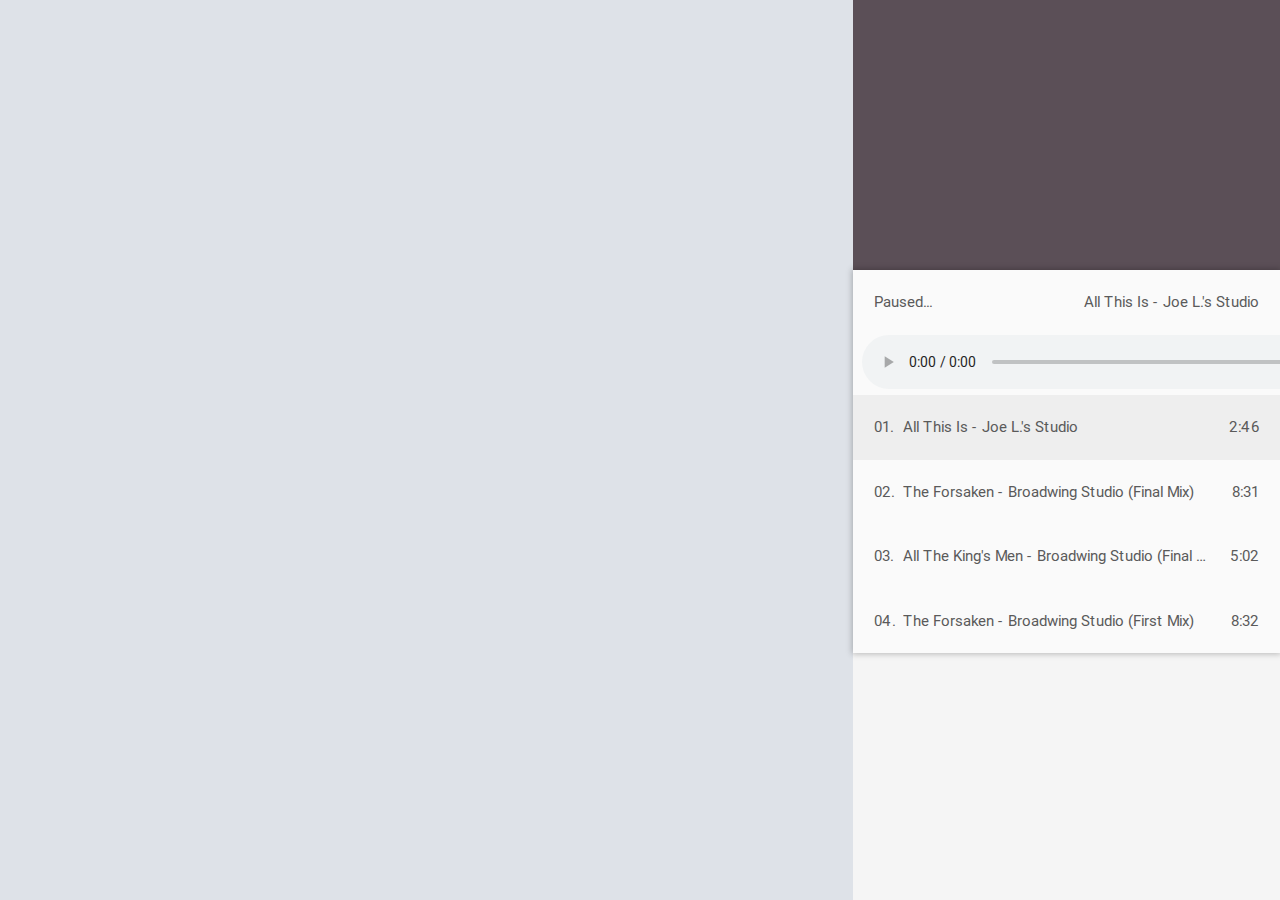
==== damons-super-secret-surprise.html @ 5dcd07dc "[03/03/2017] Damon's Surprise! Push 1" ====
<!DOCTYPE html>
<html>
<head>
    <title>Sepia | Blade & Soul</title>
    
    <!--Import Google Icon Font-->
    <link href="https://fonts.googleapis.com/css?family=Roboto" rel="stylesheet">
    <link href="https://fonts.googleapis.com/icon?family=Material+Icons" rel="stylesheet">
        
    <!--Import materialize.css-->
    <link type="text/css" rel="stylesheet" href="css/materialize.min.css"  media="screen,projection"/>

    <link rel="stylesheet" href="css/style.css">
    
    <!--Let browser know website is optimized for mobile-->
    <meta name="viewport" content="width=device-width, initial-scale=1.0"/>
</head>

<body style="background-color: #dee2e8">
    
    <div id="loader-wrapper">
		<div id="loader"></div>
	
        <div class="loader-section section-left"></div>
        <div class="loader-section section-right"></div>

    </div>
    
    <div class="col s12" style="max-height:100vh;overflow:hidden;padding:0px;">
        <div class="row">
            <div class="col s12 l8" style="padding:0px;background-image:url(damons-stuff/------IMAGE------.jpg);background-size:cover;background-position:center center;">
                <div style="width: 100%;height:100vh;">
                </div>
            </div>
            <div class="col s12 l4" style="padding:0px;">
                <div class="row" style="height:30vh;background-color:#5b4f57;margin:0px;">
                </div>
                <div class="row" style="padding:0px;">
                    <div class="row" style="height:70vh;background-color:#f5f5f5;">
                        <div class="column add-bottom">
                            <div id="mainwrap">
                                <div id="nowPlay">
                                    <span class="left" id="npAction">Paused...</span>
                                    <span class="right" id="npTitle"></span>
                                </div>
                                <div id="audiowrap">
                                    <div id="audio0">
                                        <audio preload id="audio1" controls="controls">Your browser does not support HTML5 Audio!</audio>
                                    </div>
                                </div>
                                <div id="plwrap">
                                    <ul id="plList"></ul>
                                </div>
                            </div>
                        </div>
                    </div>
                </div>
            </div>
        </div>
    </div>
    
    
    
    <!--Import jQuery before materialize.js-->
    <script type="text/javascript" src="js/jquery.min.js"></script>
    
    <script type="text/javascript" src="js/materialize.min.js"></script>
    
    <script>        
        // Load Screen
        $(window).bind('load', function() {
            setTimeout(function(){
                $('body').addClass('loaded');
                $('h1').css('color','#222222');
            });
        });
        
        // html5media enables <video> and <audio> tags in all major browsers
        // External File: http://api.html5media.info/1.1.8/html5media.min.js


        // Add user agent as an attribute on the <html> tag...
        // Inspiration: http://css-tricks.com/ie-10-specific-styles/
        var b = document.documentElement;
        b.setAttribute('data-useragent', navigator.userAgent);
        b.setAttribute('data-platform', navigator.platform);


        // HTML5 audio player + playlist controls...
        // Inspiration: http://jonhall.info/how_to/create_a_playlist_for_html5_audio
        // Mythium Archive: https://archive.org/details/mythium/
        jQuery(function ($) {
            var supportsAudio = !!document.createElement('audio').canPlayType;
            if (supportsAudio) {
                var index = 0,
                    playing = false,
                    mediaPath = 'https://archive.org/download/mythium/',
                    extension = '',
                    tracks = [{
                        "track": 1,
                        "name": "All This Is - Joe L.'s Studio",
                        "length": "2:46",
                        "file": "JLS_ATI"
                    }, {
                        "track": 2,
                        "name": "The Forsaken - Broadwing Studio (Final Mix)",
                        "length": "8:31",
                        "file": "BS_TF"
                    }, {
                        "track": 3,
                        "name": "All The King's Men - Broadwing Studio (Final Mix)",
                        "length": "5:02",
                        "file": "BS_ATKM"
                    }, {
                        "track": 4,
                        "name": "The Forsaken - Broadwing Studio (First Mix)",
                        "length": "8:32",
                        "file": "BSFM_TF"
                    }],
                    buildPlaylist = $.each(tracks, function(key, value) {
                        var trackNumber = value.track,
                            trackName = value.name,
                            trackLength = value.length;
                        if (trackNumber.toString().length === 1) {
                            trackNumber = '0' + trackNumber;
                        } else {
                            trackNumber = '' + trackNumber;
                        }
                        $('#plList').append('<li><div class="plItem"><div class="plNum">' + trackNumber + '.</div><div class="plTitle">' + trackName + '</div><div class="plLength">' + trackLength + '</div></div></li>');
                    }),
                    trackCount = tracks.length,
                    npAction = $('#npAction'),
                    npTitle = $('#npTitle'),
                    audio = $('#audio1').bind('play', function () {
                        playing = true;
                        npAction.text('Now Playing...');
                    }).bind('pause', function () {
                        playing = false;
                        npAction.text('Paused...');
                    }).bind('ended', function () {
                        npAction.text('Paused...');
                        if ((index + 1) < trackCount) {
                            index++;
                            loadTrack(index);
                            audio.play();
                        } else {
                            audio.pause();
                            index = 0;
                            loadTrack(index);
                        }
                    }).get(0),
                    btnPrev = $('#btnPrev').click(function () {
                        if ((index - 1) > -1) {
                            index--;
                            loadTrack(index);
                            if (playing) {
                                audio.play();
                            }
                        } else {
                            audio.pause();
                            index = 0;
                            loadTrack(index);
                        }
                    }),
                    btnNext = $('#btnNext').click(function () {
                        if ((index + 1) < trackCount) {
                            index++;
                            loadTrack(index);
                            if (playing) {
                                audio.play();
                            }
                        } else {
                            audio.pause();
                            index = 0;
                            loadTrack(index);
                        }
                    }),
                    li = $('#plList li').click(function () {
                        var id = parseInt($(this).index());
                        if (id !== index) {
                            playTrack(id);
                        }
                    }),
                    loadTrack = function (id) {
                        $('.plSel').removeClass('plSel');
                        $('#plList li:eq(' + id + ')').addClass('plSel');
                        npTitle.text(tracks[id].name);
                        index = id;
                        audio.src = mediaPath + tracks[id].file + extension;
                    },
                    playTrack = function (id) {
                        loadTrack(id);
                        audio.play();
                    };
                extension = audio.canPlayType('audio/mpeg') ? '.mp3' : audio.canPlayType('audio/ogg') ? '.ogg' : '';
                loadTrack(index);
            }
        });
    </script>
</body>
</html>
---- css/style.css ----
header, main, footer {
    padding-left: 300px;
}
body {
    display: flex;
    min-height: 100vh;
    flex-direction: column;
}

footer {
    margin-top: 100px;
}
main {
    flex: 1 0 auto;
}
.button-collapse {
    display: none;
}
@media only screen and (max-width : 992px) {
    header, main, footer {
        padding-left: 0;
    }
    .button-collapse {
        display: block;
        margin-left: 10px;
        margin-top: 10px;
    }
}
/* Removing scrollbar from webpage */
body::-webkit-scrollbar {
    display: none;
}


/* User profile */
.userView {
    content: "";
    height: 180px;
}
.userView .background {
    content: "";
    background-image: url(/images/user-banner.jpg);
    background-size: cover;
    width: 100%;
    height: 170px;
}
.userView a {
    position: absolute;
    z-index: 10;
    top: 0;
    left: 0;
    width: 100%;
    height: 170px;
}


/* No word wrap on nav, hides overflow */
.collapsible, .side-nav li {
    width: auto;
    overflow: hidden;
    display: block;
    white-space: nowrap;
    text-overflow: ellipsis;
}
/* Removes scrollbar */
#slide-out::-webkit-scrollbar {
    display: none;
}


/* Card image effects and properties*/
.card-image img {
    filter:brightness(80%);
    transition: 200ms filter linear;
}
.card-image:hover img {
    filter:brightness(100%);
    transition: 200ms filter linear;
}


/* Card title revealer */
.card-title {
    width: 100%;
    height: auto;
    overflow: hidden;
    display: block;
    white-space: nowrap;
}
.card-title i {
    margin-top: 5px;
}
.card-reveal::-webkit-scrollbar {
    display: none;
}


/* BEGINNING OF IHATETOMATOES LOADSCREEN CSS */

/* ==========================================================================
   Chrome Frame prompt
   ========================================================================== */

.chromeframe {
    margin: 0.2em 0;
    background: #ccc;
    color: #000;
    padding: 0.2em 0;
}

/* ==========================================================================
   Author's custom styles
   ========================================================================== */
p {
    line-height: 1.33em;
    color: #7E7E7E;
}
h1 {
    color: #EEEEEE;
}

#loader-wrapper {
    position: fixed;
    top: 0;
    left: 0;
    width: 100%;
    height: 100%;
    z-index: 1000;
}
#loader {
    display: block;
    position: relative;
    left: 50%;
    top: 50%;
    width: 150px;
    height: 150px;
    margin: -75px 0 0 -75px;
    border-radius: 50%;
    border: 3px solid transparent;
    border-top-color: #3498db;

    -webkit-animation: spin 2s linear infinite; /* Chrome, Opera 15+, Safari 5+ */
    animation: spin 2s linear infinite; /* Chrome, Firefox 16+, IE 10+, Opera */

    z-index: 1001;
}

    #loader:before {
        content: "";
        position: absolute;
        top: 5px;
        left: 5px;
        right: 5px;
        bottom: 5px;
        border-radius: 50%;
        border: 3px solid transparent;
        border-top-color: #e74c3c;

        -webkit-animation: spin 3s linear infinite; /* Chrome, Opera 15+, Safari 5+ */
        animation: spin 3s linear infinite; /* Chrome, Firefox 16+, IE 10+, Opera */
    }

    #loader:after {
        content: "";
        position: absolute;
        top: 15px;
        left: 15px;
        right: 15px;
        bottom: 15px;
        border-radius: 50%;
        border: 3px solid transparent;
        border-top-color: #f9c922;

        -webkit-animation: spin 1.5s linear infinite; /* Chrome, Opera 15+, Safari 5+ */
          animation: spin 1.5s linear infinite; /* Chrome, Firefox 16+, IE 10+, Opera */
    }

    @-webkit-keyframes spin {
        0%   { 
            -webkit-transform: rotate(0deg);  /* Chrome, Opera 15+, Safari 3.1+ */
            -ms-transform: rotate(0deg);  /* IE 9 */
            transform: rotate(0deg);  /* Firefox 16+, IE 10+, Opera */
        }
        100% {
            -webkit-transform: rotate(360deg);  /* Chrome, Opera 15+, Safari 3.1+ */
            -ms-transform: rotate(360deg);  /* IE 9 */
            transform: rotate(360deg);  /* Firefox 16+, IE 10+, Opera */
        }
    }
    @keyframes spin {
        0%   { 
            -webkit-transform: rotate(0deg);  /* Chrome, Opera 15+, Safari 3.1+ */
            -ms-transform: rotate(0deg);  /* IE 9 */
            transform: rotate(0deg);  /* Firefox 16+, IE 10+, Opera */
        }
        100% {
            -webkit-transform: rotate(360deg);  /* Chrome, Opera 15+, Safari 3.1+ */
            -ms-transform: rotate(360deg);  /* IE 9 */
            transform: rotate(360deg);  /* Firefox 16+, IE 10+, Opera */
        }
    }

    #loader-wrapper .loader-section {
        position: fixed;
        top: 0;
        width: 51%;
        height: 100%;
        background: #444444;
        z-index: 1000;
        -webkit-transform: translateX(0);  /* Chrome, Opera 15+, Safari 3.1+ */
        -ms-transform: translateX(0);  /* IE 9 */
        transform: translateX(0);  /* Firefox 16+, IE 10+, Opera */
    }

    #loader-wrapper .loader-section.section-left {
        left: 0;
    }

    #loader-wrapper .loader-section.section-right {
        right: 0;
    }

    /* Loaded */
    .loaded #loader-wrapper .loader-section.section-left {
        -webkit-transform: translateX(-100%);  /* Chrome, Opera 15+, Safari 3.1+ */
            -ms-transform: translateX(-100%);  /* IE 9 */
                transform: translateX(-100%);  /* Firefox 16+, IE 10+, Opera */

        -webkit-transition: all 0.7s 0.3s cubic-bezier(0.645, 0.045, 0.355, 1.000);  
                transition: all 0.7s 0.3s cubic-bezier(0.645, 0.045, 0.355, 1.000);
    }

    .loaded #loader-wrapper .loader-section.section-right {
        -webkit-transform: translateX(100%);  /* Chrome, Opera 15+, Safari 3.1+ */
            -ms-transform: translateX(100%);  /* IE 9 */
                transform: translateX(100%);  /* Firefox 16+, IE 10+, Opera */

-webkit-transition: all 0.7s 0.3s cubic-bezier(0.645, 0.045, 0.355, 1.000);  
        transition: all 0.7s 0.3s cubic-bezier(0.645, 0.045, 0.355, 1.000);
    }
    
    .loaded #loader {
        opacity: 0;
        -webkit-transition: all 0.3s ease-out;  
                transition: all 0.3s ease-out;
    }
    .loaded #loader-wrapper {
        visibility: hidden;

        -webkit-transform: translateY(-100%);  /* Chrome, Opera 15+, Safari 3.1+ */
            -ms-transform: translateY(-100%);  /* IE 9 */
                transform: translateY(-100%);  /* Firefox 16+, IE 10+, Opera */

        -webkit-transition: all 0.3s 1s ease-out;  
                transition: all 0.3s 1s ease-out;
    }
    
    /* JavaScript Turned Off */
    .no-js #loader-wrapper {
        display: none;
    }
    .no-js h1 {
        color: #222222;
    }

    #content {
        margin: 0 auto;
        padding-bottom: 50px;
        width: 80%;
        max-width: 978px;
    }  

/* ==========================================================================
   Helper classes
   ========================================================================== */

/*
 * Image replacement
 */

.ir {
    background-color: transparent;
    border: 0;
    overflow: hidden;
    /* IE 6/7 fallback */
    *text-indent: -9999px;
}

.ir:before {
    content: "";
    display: block;
    width: 0;
    height: 150%;
}

/*
 * Hide from both screenreaders and browsers: h5bp.com/u
 */

.hidden {
    display: none !important;
    visibility: hidden;
}

/*
 * Hide only visually, but have it available for screenreaders: h5bp.com/v
 */

.visuallyhidden {
    border: 0;
    clip: rect(0 0 0 0);
    height: 1px;
    margin: -1px;
    overflow: hidden;
    padding: 0;
    position: absolute;
    width: 1px;
}

/*
 * Extends the .visuallyhidden class to allow the element to be focusable
 * when navigated to via the keyboard: h5bp.com/p
 */

.visuallyhidden.focusable:active,
.visuallyhidden.focusable:focus {
    clip: auto;
    height: auto;
    margin: 0;
    overflow: visible;
    position: static;
    width: auto;
}

/*
 * Hide visually and from screenreaders, but maintain layout
 */

.invisible {
    visibility: hidden;
}

/*
 * Clearfix: contain floats
 *
 * For modern browsers
 * 1. The space content is one way to avoid an Opera bug when the
 *    `contenteditable` attribute is included anywhere else in the document.
 *    Otherwise it causes space to appear at the top and bottom of elements
 *    that receive the `clearfix` class.
 * 2. The use of `table` rather than `block` is only necessary if using
 *    `:before` to contain the top-margins of child elements.
 */

.clearfix:before,
.clearfix:after {
    content: " "; /* 1 */
    display: table; /* 2 */
}

.clearfix:after {
    clear: both;
}

/*
 * For IE 6/7 only
 * Include this rule to trigger hasLayout and contain floats.
 */

.clearfix {
    *zoom: 1;
}

/* ==========================================================================
   EXAMPLE Media Queries for Responsive Design.
   These examples override the primary ('mobile first') styles.
   Modify as content requires.
   ========================================================================== */

@media only screen and (min-width: 35em) {
    /* Style adjustments for viewports that meet the condition */
}

@media print,
       (-o-min-device-pixel-ratio: 5/4),
       (-webkit-min-device-pixel-ratio: 1.25),
       (min-resolution: 120dpi) {
    /* Style adjustments for high resolution devices */
}

/* ==========================================================================
   Print styles.
   Inlined to avoid required HTTP connection: h5bp.com/r
   ========================================================================== */

@media print {
    * {
        background: transparent !important;
        color: #000 !important; /* Black prints faster: h5bp.com/s */
        box-shadow: none !important;
        text-shadow: none !important;
    }

    a,
    a:visited {
        text-decoration: underline;
    }

    a[href]:after {
        content: " (" attr(href) ")";
    }

    abbr[title]:after {
        content: " (" attr(title) ")";
    }

    /*
     * Don't show links for images, or javascript/internal links
     */

    .ir a:after,
    a[href^="javascript:"]:after,
    a[href^="#"]:after {
        content: "";
    }

    pre,
    blockquote {
        border: 1px solid #999;
        page-break-inside: avoid;
    }

    thead {
        display: table-header-group; /* h5bp.com/t */
    }

    tr,
    img {
        page-break-inside: avoid;
    }

    img {
        max-width: 100% !important;
    }

    @page {
        margin: 0.5cm;
    }

    p,
    h2,
    h3 {
        orphans: 3;
        widows: 3;
    }

    h2,
    h3 {
        page-break-after: avoid;
    }
}

/* END OF IHATETOMATOES LOADSCREEN CSS */

.card-group {
    display: flex;
}
.card-group .card {
    width: 100%;
    background-color: #f5f5f5;
}

@media screen and (max-width: 992px){
    .card-group {
        flex-direction: column;
    }
}
























/* Damon's Secret Surprise CSS */
/* Misc.
================================================== */
.left { float:left; }
.right { float:right; }
.center { text-align:center; }


/* Custom Styles
================================================== */

/* Highlight Styles */
::selection { background-color:#262223; color:#444; }


/* Audio Player Styles
================================================== */

/* Default / Desktop / Firefox */
audio { margin:0 15px 0 14px; width:670px; }
#mainwrap { box-shadow:0 0 6px 1px rgba(0,0,0,.25); width:}
#audiowrap { background-color:#231F20; margin:0 auto; }
#plwrap { margin:0 auto; }
#tracks { position:relative; text-align:center; }
#nowPlay { display:inline; }
#npTitle { margin:0; padding:21px; text-align:right; }
#npAction { padding:21px; position:absolute; }
#plList { margin:0; }
#plList li { background-color:#231F20; cursor:pointer; display:block; margin:0; padding:21px 0; }
#plList li:hover { background-color:#262223; }
.plItem { position:relative; }
.plTitle { left:50px; overflow:hidden; position:absolute; right:65px; text-overflow:ellipsis; top:0; white-space:nowrap; }
.plNum { padding-left:21px; width:25px; }
.plLength { padding-left:21px; position:absolute; right:21px; top:0; }
.plSel,.plSel:hover { background-color:#262223!important; cursor:default!important; }
a[id^="btn"] { background-color:#231F20; color:#C8C7C8; cursor:pointer; display:inline-block; font-size:50px; margin:0; padding:21px 27px; text-decoration:none; }
a[id^="btn"]:last-child { margin-left:-4px; }
a[id^="btn"]:hover,a[id^="btn"]:active { background-color:#262223; }
a[id^="btn"]::-moz-focus-inner { border:0; padding:0; }

/* IE 9 */
html[data-useragent*="MSIE 9.0"] audio { margin-left:9px; outline:none; width:680px; }
html[data-useragent*="MSIE 9.0"] #audiowrap { background-color:#000; }
html[data-useragent*="MSIE 9.0"] a[id^="btn"] { background-color:#000; }
html[data-useragent*="MSIE 9.0"] a[id^="btn"]:hover { background-color:#080808; }
html[data-useragent*="MSIE 9.0"] #plList li { background-color:#000; }
html[data-useragent*="MSIE 9.0"] #plList li:hover { background-color:#080808; }
html[data-useragent*="MSIE 9.0"] .plSel,
html[data-useragent*="MSIE 9.0"] .plSel:hover { background-color:#080808!important; }

/* IE 10 */
html[data-useragent*="MSIE 10.0"] audio { margin-left:6px; width:687px; }
html[data-useragent*="MSIE 10.0"] #audiowrap { background-color:#000; }
html[data-useragent*="MSIE 10.0"] a[id^="btn"] { background-color:#000; }
html[data-useragent*="MSIE 10.0"] a[id^="btn"]:hover { background-color:#080808; }
html[data-useragent*="MSIE 10.0"] #plList li { background-color:#000; }
html[data-useragent*="MSIE 10.0"] #plList li:hover { background-color:#080808; }
html[data-useragent*="MSIE 10.0"] .plSel,
html[data-useragent*="MSIE 10.0"] .plSel:hover { background-color:#080808!important; }

/* IE 11 */
html[data-useragent*="rv:11.0"] audio { margin-left:2px; width:695px; }
html[data-useragent*="rv:11.0"] #audiowrap { background-color:#000; }
html[data-useragent*="rv:11.0"] a[id^="btn"] { background-color:#000; }
html[data-useragent*="rv:11.0"] a[id^="btn"]:hover { background-color:#080808; }
html[data-useragent*="rv:11.0"] #plList li { background-color:#000; }
html[data-useragent*="rv:11.0"] #plList li:hover { background-color:#080808; }
html[data-useragent*="rv:11.0"] .plSel,
html[data-useragent*="rv:11.0"] .plSel:hover { background-color:#080808!important; }

/* All Apple Products */
html[data-useragent*="Apple"] audio { margin:0; width:100%; }
html[data-useragent*="Apple"] #audiowrap { background-color:#000; }
html[data-useragent*="Apple"] a[id^="btn"] { background-color:#000; }
html[data-useragent*="Apple"] a[id^="btn"]:hover { background-color:#080808; }
html[data-useragent*="Apple"] #plList li { background-color:#000; }
html[data-useragent*="Apple"] #plList li:hover { background-color:#080808; }
html[data-useragent*="Apple"] .plSel,
html[data-useragent*="Apple"] .plSel:hover { background-color:#080808!important; }

/* IOS 7 */
html[data-useragent*="OS 7"] body { color:#373837; }
html[data-useragent*="OS 7"] audio { margin-left:3px; width:690px; }
html[data-useragent*="OS 7"] #audiowrap { background-color:#e6e6e6; }
html[data-useragent*="OS 7"] a[id^="btn"] { background-color:#e6e6e6; color:#373837; }
html[data-useragent*="OS 7"] a[id^="btn"]:hover { background-color:#eee; }
html[data-useragent*="OS 7"] #plList li { background-color:#e6e6e6; }
html[data-useragent*="OS 7"] #plList li:hover { background-color:#eee; }
html[data-useragent*="OS 7"] .plSel,
html[data-useragent*="OS 7"] .plSel:hover { background-color:#eee!important; }

/* IOS 8 */
html[data-useragent*="OS 8"] body { color:#373837; }
html[data-useragent*="OS 8"] audio { margin-left:6px; width:694px; }
html[data-useragent*="OS 8"] #audiowrap { background-color:#e4e4e4; }
html[data-useragent*="OS 8"] a[id^="btn"] { background-color:#e4e4e4; color:#373837; }
html[data-useragent*="OS 8"] a[id^="btn"]:hover { background-color:#eee; }
html[data-useragent*="OS 8"] #plList li { background-color:#e4e4e4; }
html[data-useragent*="OS 8"] #plList li:hover { background-color:#eee; }
html[data-useragent*="OS 8"] .plSel,
html[data-useragent*="OS 8"] .plSel:hover { background-color:#eee!important; }

/* IOS 9 */
html[data-useragent*="OS 9"] body { color:#373837; }
html[data-useragent*="OS 9"] audio { margin-left:6px; width:694px; }
html[data-useragent*="OS 9"] #audiowrap { background-color:#d5d5d5; }
html[data-useragent*="OS 9"] a[id^="btn"] { background-color:#d5d5d5; color:#373837; }
html[data-useragent*="OS 9"] a[id^="btn"]:hover { background-color:#eee; }
html[data-useragent*="OS 9"] #plList li { background-color:#d5d5d5; }
html[data-useragent*="OS 9"] #plList li:hover { background-color:#eee; }
html[data-useragent*="OS 9"] .plSel,
html[data-useragent*="OS 9"] .plSel:hover { background-color:#eee!important; }

/* Chrome */
html[data-useragent*="Chrome"] body { color:#5a5a5a; }
html[data-useragent*="Chrome"] audio { margin-left:9px; width:677px; }
html[data-useragent*="Chrome"] #audiowrap { background-color:#fafafa; }
html[data-useragent*="Chrome"] a[id^="btn"] { background-color:#fafafa; color:#5a5a5a; }
html[data-useragent*="Chrome"] a[id^="btn"]:hover { background-color:#eee; }
html[data-useragent*="Chrome"] #plList li { background-color:#fafafa; }
html[data-useragent*="Chrome"] #plList li:hover { background-color:#eee; }
html[data-useragent*="Chrome"] .plSel,
html[data-useragent*="Chrome"] .plSel:hover { background-color:#eee!important; }

/* Chrome / Android / Tablet */
html[data-useragent*="Chrome"][data-useragent*="Android"] body { color:#373837; }
html[data-useragent*="Chrome"][data-useragent*="Android"] audio { margin-left:4px; width:689px; }
html[data-useragent*="Chrome"][data-useragent*="Android"] #audiowrap { background-color:#fafafa; }
html[data-useragent*="Chrome"][data-useragent*="Android"] a[id^="btn"] { background-color:#fafafa; color:#373837; }
html[data-useragent*="Chrome"][data-useragent*="Android"] a[id^="btn"]:hover { background-color:#eee; }
html[data-useragent*="Chrome"][data-useragent*="Android"] #plList li { background-color:#fafafa; }
html[data-useragent*="Chrome"][data-useragent*="Android"] #plList li:hover { background-color:#eee; }
html[data-useragent*="Chrome"][data-useragent*="Android"] .plSel,
html[data-useragent*="Chrome"][data-useragent*="Android"] .plSel:hover { background-color:#eee!important; }


/* Audio Player Media Queries
================================================== */

/* Tablet Portrait */
@media only screen and (min-width: 768px) and (max-width: 959px) {
audio { width:526px; }
html[data-useragent*="MSIE 9.0"] audio { width:536px; }
html[data-useragent*="MSIE 10.0"] audio { width:543px; }
html[data-useragent*="rv:11.0"] audio { width:551px; }
html[data-useragent*="OS 7"] audio { width:546px; }
html[data-useragent*="OS 8"] audio { width:550px; }
html[data-useragent*="OS 9"] audio { width:550px; }
html[data-useragent*="Chrome"] audio { width:533px; }
html[data-useragent*="Chrome"][data-useragent*="Android"] audio { margin-left:4px; width:545px; }
}

/* Mobile Landscape */
@media only screen and (min-width: 480px) and (max-width: 767px) {
audio { width:390px; }
html[data-useragent*="MSIE 9.0"] audio { width:400px; }
html[data-useragent*="MSIE 10.0"] audio { width:407px; }
html[data-useragent*="rv:11.0"] audio { width:415px; }
html[data-useragent*="OS 7"] audio { width:410px; }
html[data-useragent*="OS 8"] audio { width:414px; }
html[data-useragent*="OS 9"] audio { width:414px; }
html[data-useragent*="Chrome"] audio { width:397px; }
html[data-useragent*="Chrome"][data-useragent*="Mobile"] audio { margin-left:4px; width:410px; }
#npTitle { width:245px; }
}

/* Mobile Portrait */
@media only screen and (max-width: 479px) {
audio { width:270px; }
html[data-useragent*="MSIE 9.0"] audio { width:280px; }
html[data-useragent*="MSIE 10.0"] audio { width:287px; }
html[data-useragent*="rv:11.0"] audio { width:295px; }
html[data-useragent*="OS 7"] audio { width:290px; }
html[data-useragent*="OS 8"] audio { width:294px; }
html[data-useragent*="OS 9"] audio { width:294px; }
html[data-useragent*="Chrome"] audio { width:277px; }
html[data-useragent*="Chrome"][data-useragent*="Mobile"] audio { margin-left:4px; width:290px; }
#npTitle { width:167px; }
}
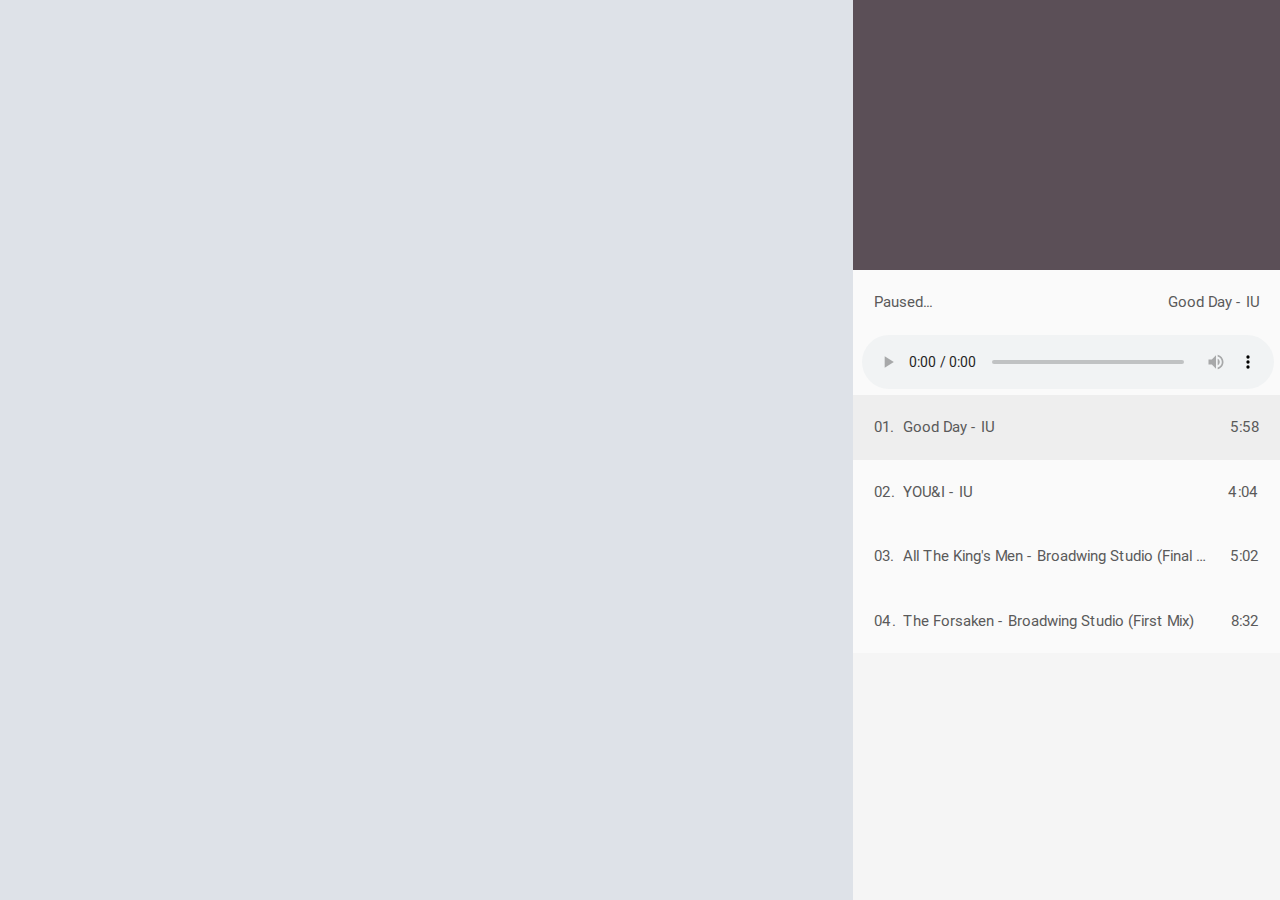
==== commit 1dd50576: "[17/03/03] Damon's Surprise Push 2" ====
--- a/damons-super-secret-surprise.html
+++ b/damons-super-secret-surprise.html
@@ -1,7 +1,7 @@
 <!DOCTYPE html>
 <html>
 <head>
-    <title>Sepia | Blade & Soul</title>
+    <title>Sepia | Damon's Surprise!</title>
     
     <!--Import Google Icon Font-->
     <link href="https://fonts.googleapis.com/css?family=Roboto" rel="stylesheet">
@@ -94,18 +94,18 @@
             if (supportsAudio) {
                 var index = 0,
                     playing = false,
-                    mediaPath = 'https://archive.org/download/mythium/',
+                    mediaPath = 'https://archive.org/download/ayu96nina_gmail_IU/',
                     extension = '',
                     tracks = [{
                         "track": 1,
-                        "name": "All This Is - Joe L.'s Studio",
-                        "length": "2:46",
-                        "file": "JLS_ATI"
+                        "name": "Good Day - IU",
+                        "length": "5:58",
+                        "file": "IU (아이유) _ Good Day (좋은 날) _ MV"
                     }, {
                         "track": 2,
-                        "name": "The Forsaken - Broadwing Studio (Final Mix)",
-                        "length": "8:31",
-                        "file": "BS_TF"
+                        "name": "YOU&I - IU",
+                        "length": "4:04",
+                        "file": "IU(아이유) _ YOU&I(너랑 나) (Performance ver.)"
                     }, {
                         "track": 3,
                         "name": "All The King's Men - Broadwing Studio (Final Mix)",
@@ -149,32 +149,6 @@
                             loadTrack(index);
                         }
                     }).get(0),
-                    btnPrev = $('#btnPrev').click(function () {
-                        if ((index - 1) > -1) {
-                            index--;
-                            loadTrack(index);
-                            if (playing) {
-                                audio.play();
-                            }
-                        } else {
-                            audio.pause();
-                            index = 0;
-                            loadTrack(index);
-                        }
-                    }),
-                    btnNext = $('#btnNext').click(function () {
-                        if ((index + 1) < trackCount) {
-                            index++;
-                            loadTrack(index);
-                            if (playing) {
-                                audio.play();
-                            }
-                        } else {
-                            audio.pause();
-                            index = 0;
-                            loadTrack(index);
-                        }
-                    }),
                     li = $('#plList li').click(function () {
                         var id = parseInt($(this).index());
                         if (id !== index) {
--- a/css/style.css
+++ b/css/style.css
@@ -518,8 +518,7 @@
 ================================================== */
 
 /* Default / Desktop / Firefox */
-audio { margin:0 15px 0 14px; width:670px; }
-#mainwrap { box-shadow:0 0 6px 1px rgba(0,0,0,.25); width:}
+audio { margin:0 15px 0 14px; width:100%; }
 #audiowrap { background-color:#231F20; margin:0 auto; }
 #plwrap { margin:0 auto; }
 #tracks { position:relative; text-align:center; }
@@ -540,7 +539,7 @@
 a[id^="btn"]::-moz-focus-inner { border:0; padding:0; }
 
 /* IE 9 */
-html[data-useragent*="MSIE 9.0"] audio { margin-left:9px; outline:none; width:680px; }
+html[data-useragent*="MSIE 9.0"] audio { margin-left:9px; padding-right:15px; outline:none; width:100%; }
 html[data-useragent*="MSIE 9.0"] #audiowrap { background-color:#000; }
 html[data-useragent*="MSIE 9.0"] a[id^="btn"] { background-color:#000; }
 html[data-useragent*="MSIE 9.0"] a[id^="btn"]:hover { background-color:#080808; }
@@ -550,7 +549,7 @@
 html[data-useragent*="MSIE 9.0"] .plSel:hover { background-color:#080808!important; }
 
 /* IE 10 */
-html[data-useragent*="MSIE 10.0"] audio { margin-left:6px; width:687px; }
+html[data-useragent*="MSIE 10.0"] audio { margin-left:6px; padding-right:15px; width:100%; }
 html[data-useragent*="MSIE 10.0"] #audiowrap { background-color:#000; }
 html[data-useragent*="MSIE 10.0"] a[id^="btn"] { background-color:#000; }
 html[data-useragent*="MSIE 10.0"] a[id^="btn"]:hover { background-color:#080808; }
@@ -560,7 +559,7 @@
 html[data-useragent*="MSIE 10.0"] .plSel:hover { background-color:#080808!important; }
 
 /* IE 11 */
-html[data-useragent*="rv:11.0"] audio { margin-left:2px; width:695px; }
+html[data-useragent*="rv:11.0"] audio { margin-left:2px; padding-right:15px; width:100%; }
 html[data-useragent*="rv:11.0"] #audiowrap { background-color:#000; }
 html[data-useragent*="rv:11.0"] a[id^="btn"] { background-color:#000; }
 html[data-useragent*="rv:11.0"] a[id^="btn"]:hover { background-color:#080808; }
@@ -570,7 +569,7 @@
 html[data-useragent*="rv:11.0"] .plSel:hover { background-color:#080808!important; }
 
 /* All Apple Products */
-html[data-useragent*="Apple"] audio { margin:0; width:100%; }
+html[data-useragent*="Apple"] audio { margin:0; padding-right:15px; width:100%; }
 html[data-useragent*="Apple"] #audiowrap { background-color:#000; }
 html[data-useragent*="Apple"] a[id^="btn"] { background-color:#000; }
 html[data-useragent*="Apple"] a[id^="btn"]:hover { background-color:#080808; }
@@ -581,7 +580,7 @@
 
 /* IOS 7 */
 html[data-useragent*="OS 7"] body { color:#373837; }
-html[data-useragent*="OS 7"] audio { margin-left:3px; width:690px; }
+html[data-useragent*="OS 7"] audio { margin-left:3px; padding-right:15px; width:100%; }
 html[data-useragent*="OS 7"] #audiowrap { background-color:#e6e6e6; }
 html[data-useragent*="OS 7"] a[id^="btn"] { background-color:#e6e6e6; color:#373837; }
 html[data-useragent*="OS 7"] a[id^="btn"]:hover { background-color:#eee; }
@@ -592,7 +591,7 @@
 
 /* IOS 8 */
 html[data-useragent*="OS 8"] body { color:#373837; }
-html[data-useragent*="OS 8"] audio { margin-left:6px; width:694px; }
+html[data-useragent*="OS 8"] audio { margin-left:6px; padding-right:15px; width:100%; }
 html[data-useragent*="OS 8"] #audiowrap { background-color:#e4e4e4; }
 html[data-useragent*="OS 8"] a[id^="btn"] { background-color:#e4e4e4; color:#373837; }
 html[data-useragent*="OS 8"] a[id^="btn"]:hover { background-color:#eee; }
@@ -603,7 +602,7 @@
 
 /* IOS 9 */
 html[data-useragent*="OS 9"] body { color:#373837; }
-html[data-useragent*="OS 9"] audio { margin-left:6px; width:694px; }
+html[data-useragent*="OS 9"] audio { margin-left:6px; padding-right:15px; width:100%; }
 html[data-useragent*="OS 9"] #audiowrap { background-color:#d5d5d5; }
 html[data-useragent*="OS 9"] a[id^="btn"] { background-color:#d5d5d5; color:#373837; }
 html[data-useragent*="OS 9"] a[id^="btn"]:hover { background-color:#eee; }
@@ -614,7 +613,7 @@
 
 /* Chrome */
 html[data-useragent*="Chrome"] body { color:#5a5a5a; }
-html[data-useragent*="Chrome"] audio { margin-left:9px; width:677px; }
+html[data-useragent*="Chrome"] audio { margin-left:9px; padding-right:15px; width:100%; }
 html[data-useragent*="Chrome"] #audiowrap { background-color:#fafafa; }
 html[data-useragent*="Chrome"] a[id^="btn"] { background-color:#fafafa; color:#5a5a5a; }
 html[data-useragent*="Chrome"] a[id^="btn"]:hover { background-color:#eee; }
@@ -625,7 +624,7 @@
 
 /* Chrome / Android / Tablet */
 html[data-useragent*="Chrome"][data-useragent*="Android"] body { color:#373837; }
-html[data-useragent*="Chrome"][data-useragent*="Android"] audio { margin-left:4px; width:689px; }
+html[data-useragent*="Chrome"][data-useragent*="Android"] audio { margin-left:4px; padding-right:15px; width:100%; }
 html[data-useragent*="Chrome"][data-useragent*="Android"] #audiowrap { background-color:#fafafa; }
 html[data-useragent*="Chrome"][data-useragent*="Android"] a[id^="btn"] { background-color:#fafafa; color:#373837; }
 html[data-useragent*="Chrome"][data-useragent*="Android"] a[id^="btn"]:hover { background-color:#eee; }
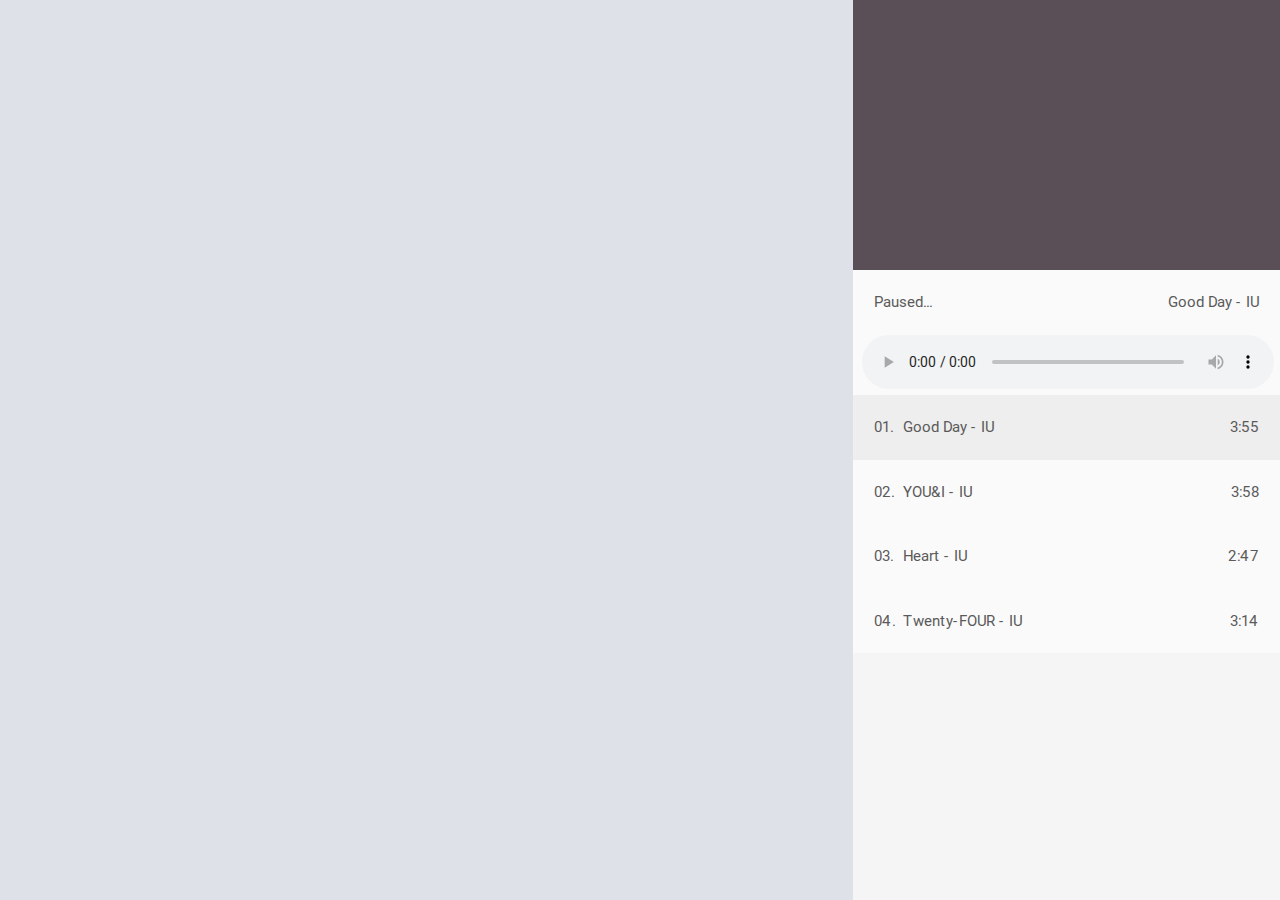
==== commit c9ed8b62: "[17/03/03] Damon's Surprise Push 3" ====
--- a/damons-super-secret-surprise.html
+++ b/damons-super-secret-surprise.html
@@ -94,28 +94,28 @@
             if (supportsAudio) {
                 var index = 0,
                     playing = false,
-                    mediaPath = 'https://archive.org/download/ayu96nina_gmail_IU/',
+                    mediaPath = 'https://archive.org/download/Sepia_IU/',
                     extension = '',
                     tracks = [{
                         "track": 1,
                         "name": "Good Day - IU",
-                        "length": "5:58",
-                        "file": "IU (아이유) _ Good Day (좋은 날) _ MV"
+                        "length": "3:55",
+                        "file": "IU - Good Day"
                     }, {
                         "track": 2,
                         "name": "YOU&I - IU",
-                        "length": "4:04",
-                        "file": "IU(아이유) _ YOU&I(너랑 나) (Performance ver.)"
+                        "length": "3:58",
+                        "file": "IU - You & I"
                     }, {
                         "track": 3,
-                        "name": "All The King's Men - Broadwing Studio (Final Mix)",
-                        "length": "5:02",
-                        "file": "BS_ATKM"
+                        "name": "Heart - IU",
+                        "length": "2:47",
+                        "file": "IU - Heart"
                     }, {
                         "track": 4,
-                        "name": "The Forsaken - Broadwing Studio (First Mix)",
-                        "length": "8:32",
-                        "file": "BSFM_TF"
+                        "name": "Twenty-FOUR - IU",
+                        "length": "3:14",
+                        "file": "IU - Twenty-three"
                     }],
                     buildPlaylist = $.each(tracks, function(key, value) {
                         var trackNumber = value.track,
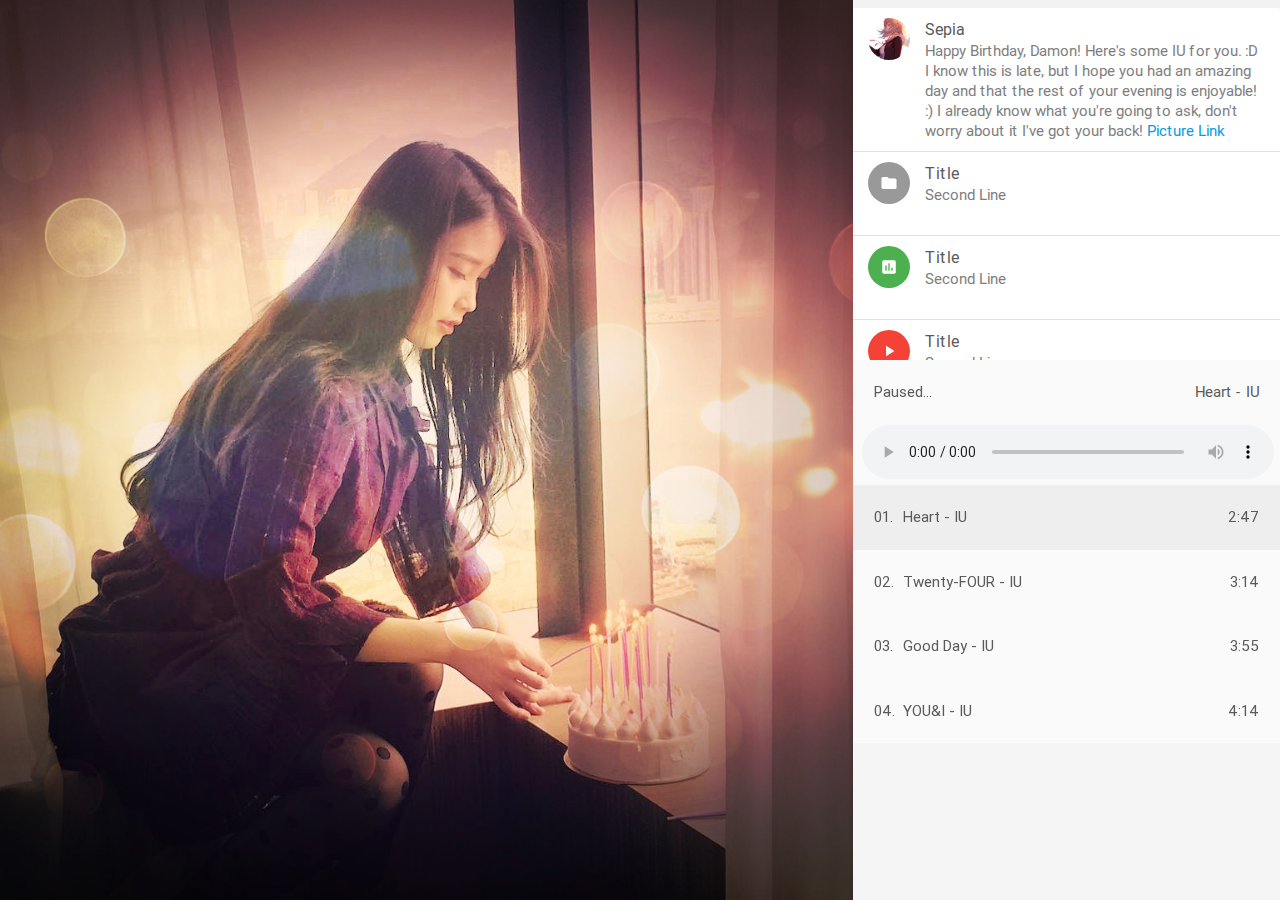
==== commit d84b19c6: "[17/03/03] Damon's Surprise Push 4" ====
--- a/damons-super-secret-surprise.html
+++ b/damons-super-secret-surprise.html
@@ -16,27 +16,56 @@
     <meta name="viewport" content="width=device-width, initial-scale=1.0"/>
 </head>
 
-<body style="background-color: #dee2e8">
+<body style="background-color: #dee2e8;">
     
     <div id="loader-wrapper">
 		<div id="loader"></div>
 	
         <div class="loader-section section-left"></div>
         <div class="loader-section section-right"></div>
-
     </div>
     
-    <div class="col s12" style="max-height:100vh;overflow:hidden;padding:0px;">
-        <div class="row">
-            <div class="col s12 l8" style="padding:0px;background-image:url(damons-stuff/------IMAGE------.jpg);background-size:cover;background-position:center center;">
-                <div style="width: 100%;height:100vh;">
+    <div class="col s12" style="height:100vh;padding:0px;margin:0px;">
+        <div class="row" style="margin:0px;">
+            <div class="bg-img col s12 l8"></div>
+            <div class="col s12 l4" style="padding:0px;margin:0px;">
+                <div class="row" style="height:40vh;background-color:#F2F2F2;margin:0px;padding:0px;overflow-y:scroll;overflow-x:hidden;">
+                    
+                    <ul class="collection" style="border:0px;">
+                        <li class="collection-item avatar" style="">
+                            <img src="/images/icon.png" alt="" class="circle">
+                            <span class="title">Sepia</span>
+                            <p>
+                                Happy Birthday, Damon! Here's some IU for you. :D I know this is late, but I hope you had an amazing day and that the rest of your evening is enjoyable! :) I already know what you're going to ask, don't worry about it I've got your back! <a href="http://i.imgur.com/VszUDST.jpg" target="_blank">Picture Link</a>
+                            </p>
+                        </li>
+                        <li class="collection-item avatar">
+                            <i class="material-icons circle">folder</i>
+                            <span class="title">Title</span>
+                            <p>
+                                Second Line
+                            </p>
+                        </li>
+                        <li class="collection-item avatar">
+                            <i class="material-icons circle green">insert_chart</i>
+                            <span class="title">Title</span>
+                            <p>
+                                Second Line
+                            </p>
+                        </li>
+                            <li class="collection-item avatar">
+                            <i class="material-icons circle red">play_arrow</i>
+                            <span class="title">Title</span>
+                            <p>
+                                Second Line
+                            </p>
+                        </li>
+                    </ul>
+                    
+                    
                 </div>
-            </div>
-            <div class="col s12 l4" style="padding:0px;">
-                <div class="row" style="height:30vh;background-color:#5b4f57;margin:0px;">
-                </div>
-                <div class="row" style="padding:0px;">
-                    <div class="row" style="height:70vh;background-color:#f5f5f5;">
+                <div class="row" style="height:60vh;padding:0px;margin:0px;overflow-y:scroll;overflow-x:hidden;">
+                    <div class="row" style="height:60vh;background-color:#f5f5f5;margin:0px;">
                         <div class="column add-bottom">
                             <div id="mainwrap">
                                 <div id="nowPlay">
@@ -98,24 +127,24 @@
                     extension = '',
                     tracks = [{
                         "track": 1,
+                        "name": "Heart - IU",
+                        "length": "2:47",
+                        "file": "IU - Heart"
+                    }, {
+                        "track": 2,
+                        "name": "Twenty-FOUR - IU",
+                        "length": "3:14",
+                        "file": "IU - Twenty-three"
+                    }, {
+                        "track": 3,
                         "name": "Good Day - IU",
                         "length": "3:55",
                         "file": "IU - Good Day"
                     }, {
-                        "track": 2,
+                        "track": 4,
                         "name": "YOU&I - IU",
-                        "length": "3:58",
-                        "file": "IU - You & I"
-                    }, {
-                        "track": 3,
-                        "name": "Heart - IU",
-                        "length": "2:47",
-                        "file": "IU - Heart"
-                    }, {
-                        "track": 4,
-                        "name": "Twenty-FOUR - IU",
-                        "length": "3:14",
-                        "file": "IU - Twenty-three"
+                        "length": "4:14",
+                        "file": "Iu-YouI"
                     }],
                     buildPlaylist = $.each(tracks, function(key, value) {
                         var trackNumber = value.track,
@@ -133,12 +162,12 @@
                     npTitle = $('#npTitle'),
                     audio = $('#audio1').bind('play', function () {
                         playing = true;
-                        npAction.text('Now Playing...');
+                        npAction.text('Playing');
                     }).bind('pause', function () {
                         playing = false;
-                        npAction.text('Paused...');
+                        npAction.text('Paused');
                     }).bind('ended', function () {
-                        npAction.text('Paused...');
+                        npAction.text('End');
                         if ((index + 1) < trackCount) {
                             index++;
                             loadTrack(index);
@@ -147,6 +176,7 @@
                             audio.pause();
                             index = 0;
                             loadTrack(index);
+                            audio.play();
                         }
                     }).get(0),
                     li = $('#plList li').click(function () {
--- a/css/style.css
+++ b/css/style.css
@@ -500,6 +500,20 @@
 
 
 /* Damon's Secret Surprise CSS */
+.bg-img {
+    height: 100vh;
+    background-image: url(../damons-stuff/iu-editted.jpg);
+    background-size: cover;
+    background-position: center center;
+    filter: brightness(0.9);
+    transition: all 0.3s ease-out;
+}
+
+.bg-img:hover {
+    filter: brightness(1);
+    transition: all 0.3s ease-out;
+}
+
 /* Misc.
 ================================================== */
 .left { float:left; }
@@ -632,48 +646,4 @@
 html[data-useragent*="Chrome"][data-useragent*="Android"] #plList li:hover { background-color:#eee; }
 html[data-useragent*="Chrome"][data-useragent*="Android"] .plSel,
 html[data-useragent*="Chrome"][data-useragent*="Android"] .plSel:hover { background-color:#eee!important; }
-
-
-/* Audio Player Media Queries
-================================================== */
-
-/* Tablet Portrait */
-@media only screen and (min-width: 768px) and (max-width: 959px) {
-audio { width:526px; }
-html[data-useragent*="MSIE 9.0"] audio { width:536px; }
-html[data-useragent*="MSIE 10.0"] audio { width:543px; }
-html[data-useragent*="rv:11.0"] audio { width:551px; }
-html[data-useragent*="OS 7"] audio { width:546px; }
-html[data-useragent*="OS 8"] audio { width:550px; }
-html[data-useragent*="OS 9"] audio { width:550px; }
-html[data-useragent*="Chrome"] audio { width:533px; }
-html[data-useragent*="Chrome"][data-useragent*="Android"] audio { margin-left:4px; width:545px; }
-}
-
-/* Mobile Landscape */
-@media only screen and (min-width: 480px) and (max-width: 767px) {
-audio { width:390px; }
-html[data-useragent*="MSIE 9.0"] audio { width:400px; }
-html[data-useragent*="MSIE 10.0"] audio { width:407px; }
-html[data-useragent*="rv:11.0"] audio { width:415px; }
-html[data-useragent*="OS 7"] audio { width:410px; }
-html[data-useragent*="OS 8"] audio { width:414px; }
-html[data-useragent*="OS 9"] audio { width:414px; }
-html[data-useragent*="Chrome"] audio { width:397px; }
-html[data-useragent*="Chrome"][data-useragent*="Mobile"] audio { margin-left:4px; width:410px; }
-#npTitle { width:245px; }
-}
-
-/* Mobile Portrait */
-@media only screen and (max-width: 479px) {
-audio { width:270px; }
-html[data-useragent*="MSIE 9.0"] audio { width:280px; }
-html[data-useragent*="MSIE 10.0"] audio { width:287px; }
-html[data-useragent*="rv:11.0"] audio { width:295px; }
-html[data-useragent*="OS 7"] audio { width:290px; }
-html[data-useragent*="OS 8"] audio { width:294px; }
-html[data-useragent*="OS 9"] audio { width:294px; }
-html[data-useragent*="Chrome"] audio { width:277px; }
-html[data-useragent*="Chrome"][data-useragent*="Mobile"] audio { margin-left:4px; width:290px; }
-#npTitle { width:167px; }
 }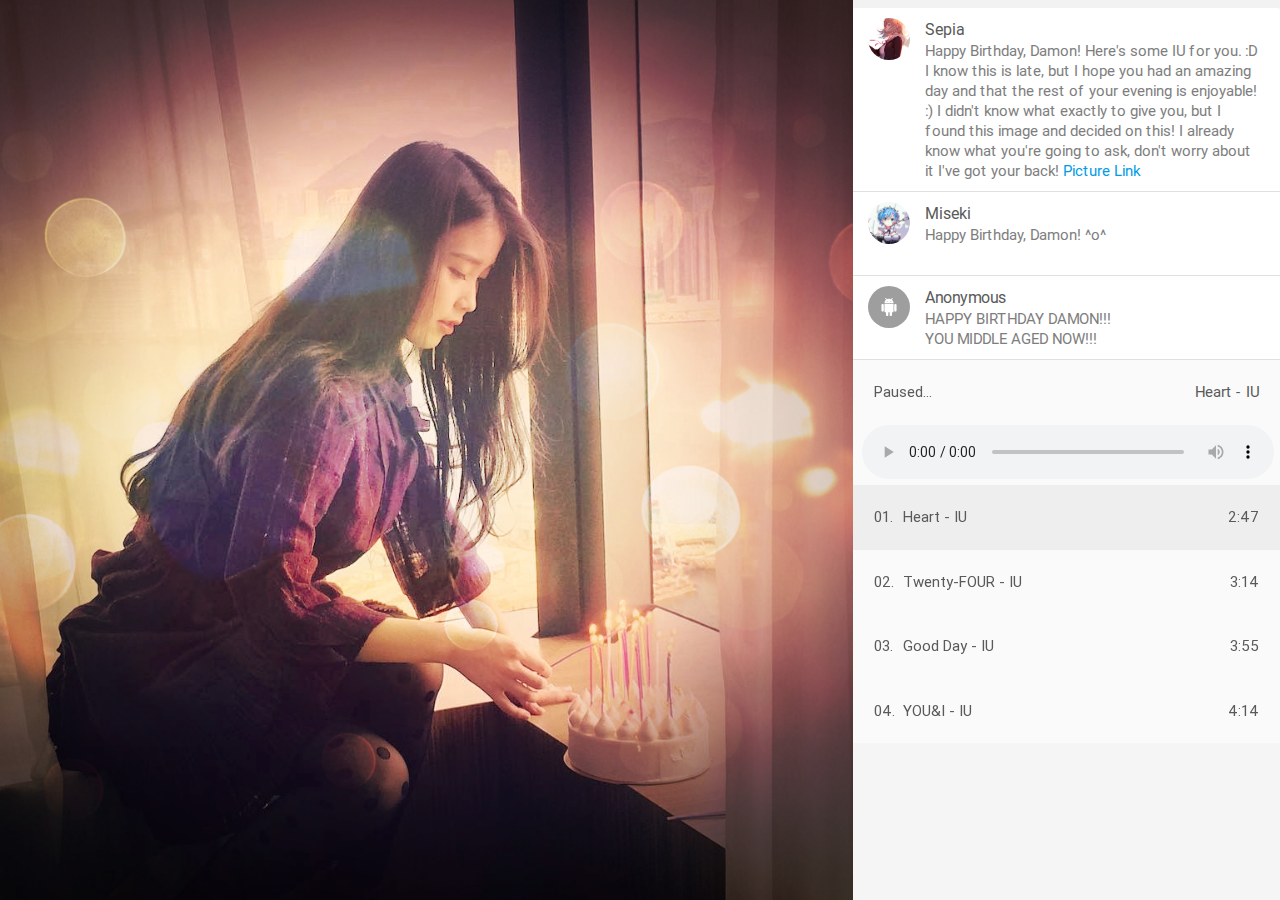
==== commit a83d80ae: "[17/03/03] Damon's Surprise Push 5" ====
--- a/damons-super-secret-surprise.html
+++ b/damons-super-secret-surprise.html
@@ -36,28 +36,31 @@
                             <img src="/images/icon.png" alt="" class="circle">
                             <span class="title">Sepia</span>
                             <p>
-                                Happy Birthday, Damon! Here's some IU for you. :D I know this is late, but I hope you had an amazing day and that the rest of your evening is enjoyable! :) I already know what you're going to ask, don't worry about it I've got your back! <a href="http://i.imgur.com/VszUDST.jpg" target="_blank">Picture Link</a>
+                                Happy Birthday, Damon! Here's some IU for you. :D I know this is late, but I hope you had an amazing day and that the rest of your evening is enjoyable! :) I didn't know what exactly to give you, but I found this image and decided on this! I already know what you're going to ask, don't worry about it I've got your back! <a href="http://i.imgur.com/VszUDST.jpg" target="_blank">Picture Link</a>
                             </p>
                         </li>
                         <li class="collection-item avatar">
-                            <i class="material-icons circle">folder</i>
-                            <span class="title">Title</span>
-                            <p>
-                                Second Line
+                            <img src="/damons-stuff/miseki.jpg" alt="" class="circle">
+                            <span class="title">Miseki</span>
+                            <p>
+                                Happy Birthday, Damon! ^o^
                             </p>
                         </li>
                         <li class="collection-item avatar">
-                            <i class="material-icons circle green">insert_chart</i>
-                            <span class="title">Title</span>
-                            <p>
-                                Second Line
-                            </p>
-                        </li>
-                            <li class="collection-item avatar">
-                            <i class="material-icons circle red">play_arrow</i>
-                            <span class="title">Title</span>
-                            <p>
-                                Second Line
+                            <i class="material-icons circle grey">android</i>
+                            <span class="title">Anonymous</span>
+                            <p>
+                                HAPPY BIRTHDAY DAMON!!!<br>
+                                YOU MIDDLE AGED NOW!!!
+                            </p>
+                        </li>
+                        <li class="collection-item avatar">
+                            <img src="/damons-stuff/prado-msg.jpg" alt="" class="circle">
+                            <span class="title">Prado</span>
+                            <p>
+                                Happy Birthday Dae Bae!! I hope you had a wonderful day. Dont worry you're not getting old yet. Love Prado 8)
+                                <br><br>
+                                <img src="damons-stuff/prado-msg.jpg" style="width:100%">
                             </p>
                         </li>
                     </ul>
--- a/css/style.css
+++ b/css/style.css
@@ -505,13 +505,12 @@
     background-image: url(../damons-stuff/iu-editted.jpg);
     background-size: cover;
     background-position: center center;
-    filter: brightness(0.9);
-    transition: all 0.3s ease-out;
-}
-
+    filter: brightness(.92);
+    transition: 200ms filter linear;
+}
 .bg-img:hover {
     filter: brightness(1);
-    transition: all 0.3s ease-out;
+    transition: 200ms filter linear;
 }
 
 /* Misc.
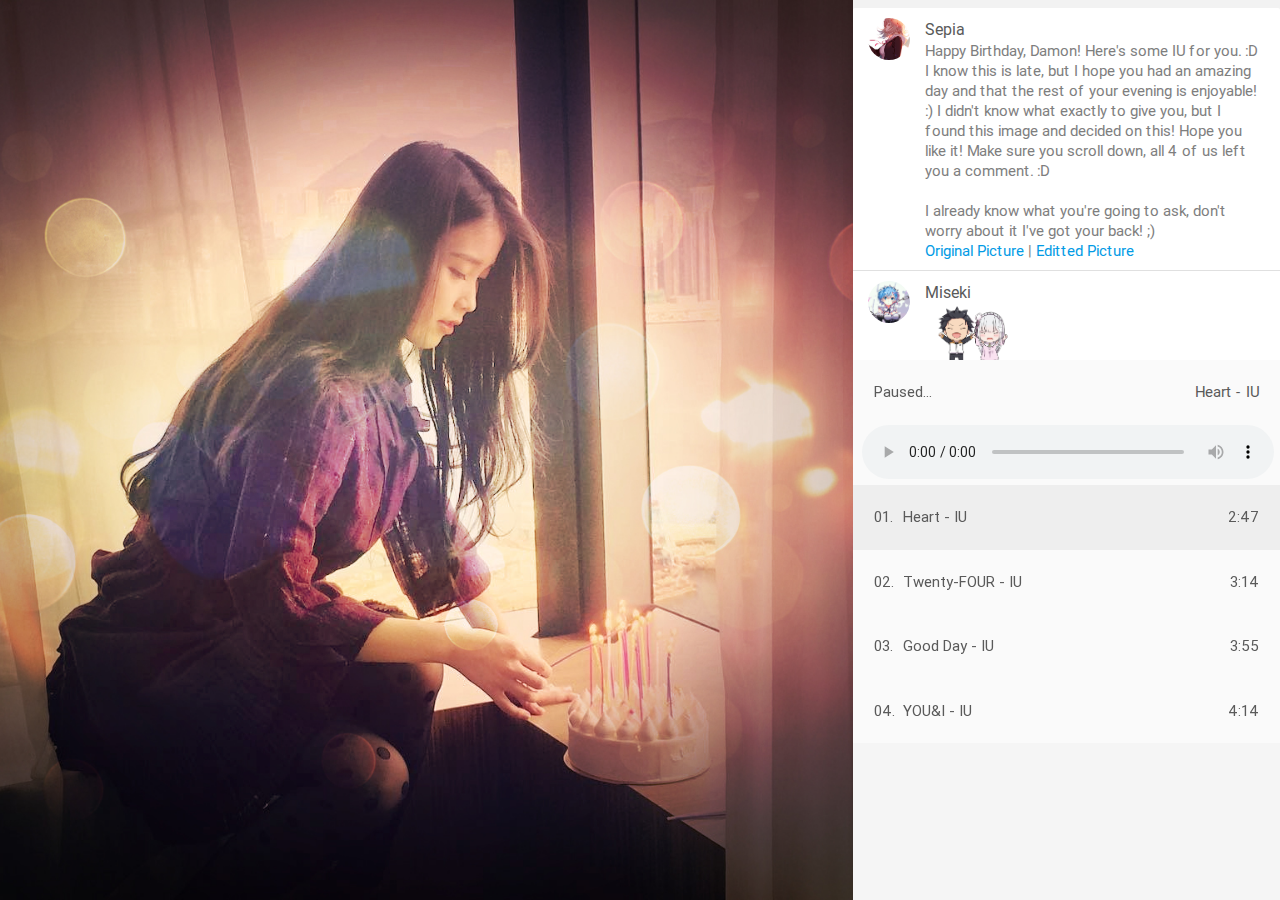
==== commit 18682aed: "[17/03/03] Damon's Surprise!" ====
--- a/damons-super-secret-surprise.html
+++ b/damons-super-secret-surprise.html
@@ -36,18 +36,22 @@
                             <img src="/images/icon.png" alt="" class="circle">
                             <span class="title">Sepia</span>
                             <p>
-                                Happy Birthday, Damon! Here's some IU for you. :D I know this is late, but I hope you had an amazing day and that the rest of your evening is enjoyable! :) I didn't know what exactly to give you, but I found this image and decided on this! I already know what you're going to ask, don't worry about it I've got your back! <a href="http://i.imgur.com/VszUDST.jpg" target="_blank">Picture Link</a>
+                                Happy Birthday, Damon! Here's some IU for you. :D I know this is late, but I hope you had an amazing day and that the rest of your evening is enjoyable! :) I didn't know what exactly to give you, but I found this image and decided on this! Hope you like it! Make sure you scroll down, all 4 of us left you a comment. :D
+                                <br><br>
+                                I already know what you're going to ask, don't worry about it I've got your back! ;)
+                                <br><a href="http://i.imgur.com/VszUDST.jpg" target="_blank">Original Picture</a> | <a href="http://i.imgur.com/2UZcePD.jpg" target="_blank">Editted Picture</a><br>
                             </p>
                         </li>
                         <li class="collection-item avatar">
                             <img src="/damons-stuff/miseki.jpg" alt="" class="circle">
                             <span class="title">Miseki</span>
                             <p>
+                                <img src="damons-stuff/rezero.jpg" style="width:100px;"><br>
                                 Happy Birthday, Damon! ^o^
                             </p>
                         </li>
                         <li class="collection-item avatar">
-                            <i class="material-icons circle grey">android</i>
+                            <img src="/damons-stuff/carl.jpg" alt="" class="circle">
                             <span class="title">Anonymous</span>
                             <p>
                                 HAPPY BIRTHDAY DAMON!!!<br>
@@ -55,7 +59,7 @@
                             </p>
                         </li>
                         <li class="collection-item avatar">
-                            <img src="/damons-stuff/prado-msg.jpg" alt="" class="circle">
+                            <img src="/damons-stuff/prado.jpg" alt="" class="circle">
                             <span class="title">Prado</span>
                             <p>
                                 Happy Birthday Dae Bae!! I hope you had a wonderful day. Dont worry you're not getting old yet. Love Prado 8)
